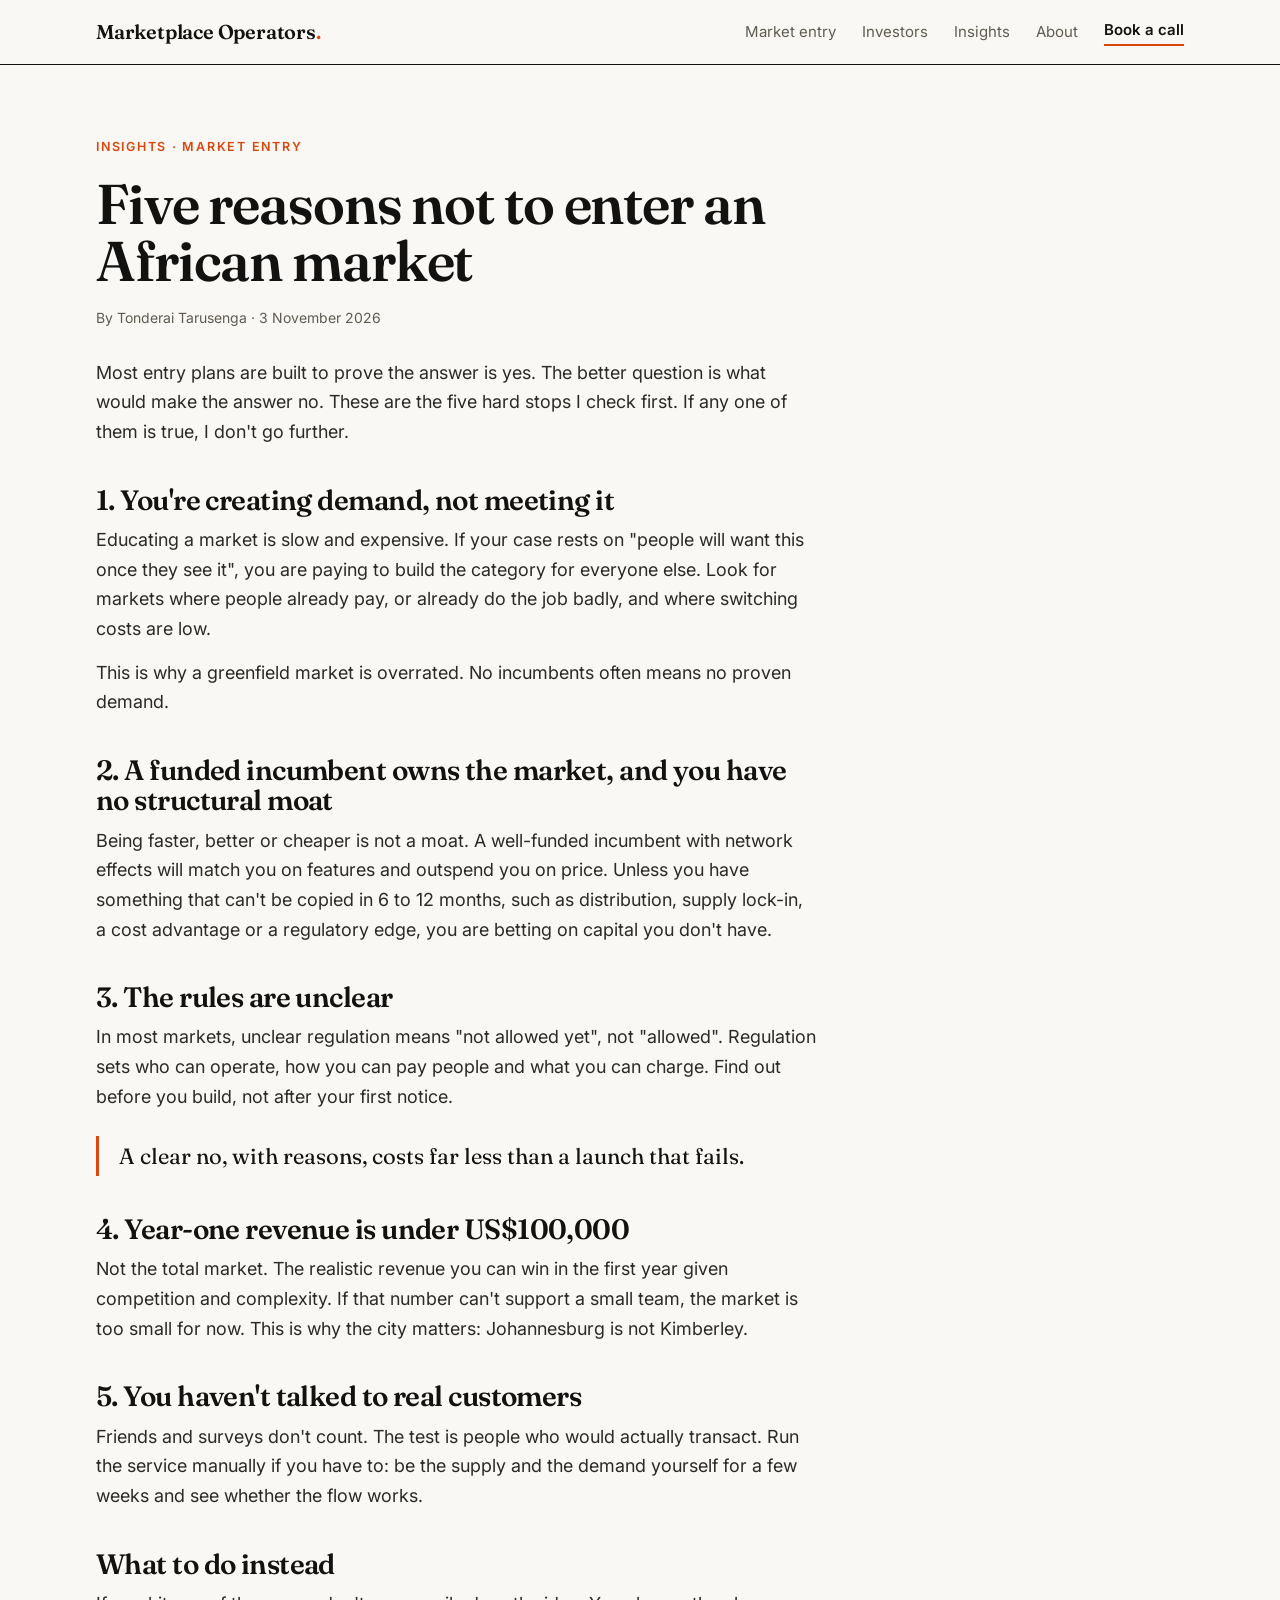
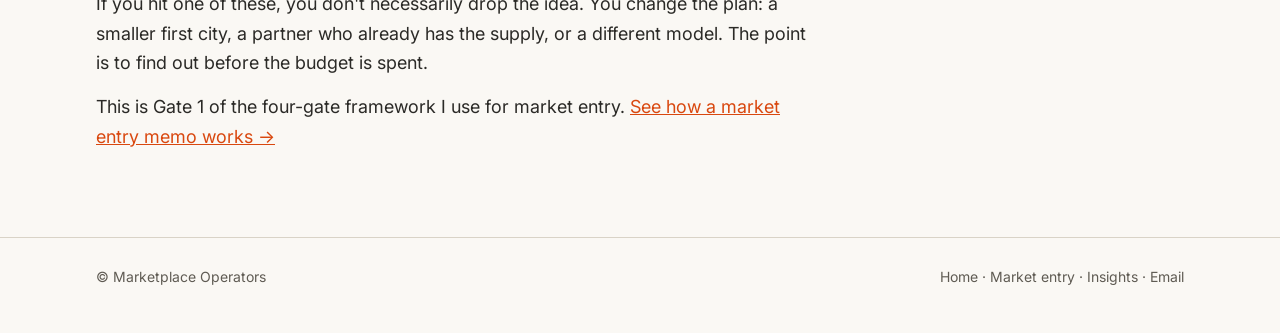
==== website/five-reasons-not-to-enter-an-african-market.html @ fccb60ab "Site: Four Gates framework, hard stops, accurate track record, objections, pricing logic, first arti" ====
<!doctype html>
<html lang="en">
<head>
<meta charset="utf-8">
<meta name="viewport" content="width=device-width, initial-scale=1">
<title>Five Reasons Not to Enter an African Market | Marketplace Operators</title>
<meta name="description" content="Before you expand a marketplace into Africa, check these five hard stops: demand that doesn't exist yet, entrenched incumbents, unclear regulation, a tiny year-one market, and no real customer conversations.">
<link rel="canonical" href="https://marketplaceoperators.co.za/five-reasons-not-to-enter-an-african-market.html">
<link rel="preconnect" href="https://fonts.googleapis.com">
<link rel="preconnect" href="https://fonts.gstatic.com" crossorigin>
<link href="https://fonts.googleapis.com/css2?family=Fraunces:opsz,wght@9..144,400;9..144,600&family=Inter:wght@400;500;600&display=swap" rel="stylesheet">
<link rel="stylesheet" href="styles.css">
<script type="application/ld+json">
{"@context":"https://schema.org","@type":"Article","headline":"Five reasons not to enter an African market","author":{"@type":"Person","name":"Tonderai Tarusenga"},"datePublished":"2026-11-03","publisher":{"@type":"Organization","name":"Marketplace Operators"},"mainEntityOfPage":"https://marketplaceoperators.co.za/five-reasons-not-to-enter-an-african-market.html"}
</script>
</head>
<body>

<header class="top">
  <div class="wrap">
    <a class="brand" href="index.html">Marketplace Operators<i>.</i></a>
    <nav class="menu">
      <a href="market-entry.html">Market entry</a>
      <a href="investors.html">Investors</a>
      <a href="insights.html">Insights</a>
      <a href="index.html#about">About</a>
      <a class="cta" href="index.html#contact">Book a call</a>
    </nav>
  </div>
</header>

<section>
  <div class="wrap">
    <article class="article">
      <span class="eyebrow">Insights · Market entry</span>
      <h1>Five reasons not to enter an African market</h1>
      <div class="meta">By Tonderai Tarusenga · 3 November 2026</div>
      <!-- DRAFT: read through and rewrite in your own voice before publishing -->

      <p>Most entry plans are built to prove the answer is yes. The better question is what would make the answer no. These are the five hard stops I check first. If any one of them is true, I don't go further.</p>

      <h2>1. You're creating demand, not meeting it</h2>
      <p>Educating a market is slow and expensive. If your case rests on "people will want this once they see it", you are paying to build the category for everyone else. Look for markets where people already pay, or already do the job badly, and where switching costs are low.</p>
      <p>This is why a greenfield market is overrated. No incumbents often means no proven demand.</p>

      <h2>2. A funded incumbent owns the market, and you have no structural moat</h2>
      <p>Being faster, better or cheaper is not a moat. A well-funded incumbent with network effects will match you on features and outspend you on price. Unless you have something that can't be copied in 6 to 12 months, such as distribution, supply lock-in, a cost advantage or a regulatory edge, you are betting on capital you don't have.</p>

      <h2>3. The rules are unclear</h2>
      <p>In most markets, unclear regulation means "not allowed yet", not "allowed". Regulation sets who can operate, how you can pay people and what you can charge. Find out before you build, not after your first notice.</p>

      <blockquote>A clear no, with reasons, costs far less than a launch that fails.</blockquote>

      <h2>4. Year-one revenue is under US$100,000</h2>
      <p>Not the total market. The realistic revenue you can win in the first year given competition and complexity. If that number can't support a small team, the market is too small for now. This is why the city matters: Johannesburg is not Kimberley.</p>

      <h2>5. You haven't talked to real customers</h2>
      <p>Friends and surveys don't count. The test is people who would actually transact. Run the service manually if you have to: be the supply and the demand yourself for a few weeks and see whether the flow works.</p>

      <h2>What to do instead</h2>
      <p>If you hit one of these, you don't necessarily drop the idea. You change the plan: a smaller first city, a partner who already has the supply, or a different model. The point is to find out before the budget is spent.</p>
      <p>This is Gate 1 of the four-gate framework I use for market entry. <a href="market-entry.html" style="color:var(--accent)">See how a market entry memo works →</a></p>
    </article>
  </div>
</section>

<footer>
  <div class="wrap">
    <span>© Marketplace Operators</span>
    <span><a href="index.html">Home</a> · <a href="market-entry.html">Market entry</a> · <a href="insights.html">Insights</a> · <a href="mailto:hello@marketplaceoperators.co.za">Email</a></span>
  </div>
</footer>

</body>
</html>
---- website/styles.css ----
/* Marketplace Operators: editorial, data-led. Change --accent to rebrand. */
:root{
  --ink:#121211;
  --paper:#faf8f4;
  --panel:#f1ede5;
  --rule:#d9d3c7;
  --muted:#5f5b53;
  --accent:#d9480f;
  --serif:"Fraunces",Georgia,"Times New Roman",serif;
  --sans:"Inter",system-ui,-apple-system,"Segoe UI",Roboto,sans-serif;
  --max:1120px;
}
*{box-sizing:border-box}
html{scroll-behavior:smooth}
body{margin:0;background:var(--paper);color:var(--ink);font:17px/1.6 var(--sans);-webkit-font-smoothing:antialiased}
a{color:inherit}
.wrap{max-width:var(--max);margin:0 auto;padding:0 16px}

/* Top bar */
.top{border-bottom:1px solid var(--ink)}
.top .wrap{display:flex;align-items:center;justify-content:space-between;gap:16px;height:64px}
.brand{font-family:var(--serif);font-weight:600;font-size:20px;letter-spacing:-.01em;text-decoration:none}
.brand i{font-style:normal;color:var(--accent)}
.menu{display:flex;gap:26px;align-items:center;font-size:15px}
.menu a{text-decoration:none;color:var(--muted)}
.menu a:hover{color:var(--ink)}
.menu a.cta{color:var(--ink);font-weight:600;border-bottom:2px solid var(--accent);padding-bottom:2px}
@media(max-width:700px){.menu a:not(.cta){display:none}}

/* Type */
h1,h2,h3{font-family:var(--serif);font-weight:600;letter-spacing:-.02em;margin:0}
h1{font-size:clamp(38px,6.4vw,76px);line-height:1.02}
h2{font-size:clamp(28px,4vw,44px);line-height:1.08;margin-bottom:18px}
h3{font-size:22px;line-height:1.2;margin-bottom:8px}
em{font-style:italic;color:var(--accent)}
p{margin:0 0 14px}
.eyebrow{font-size:12.5px;font-weight:600;letter-spacing:.14em;text-transform:uppercase;color:var(--accent);margin-bottom:18px;display:block}
.lead{font-size:clamp(18px,2vw,21px);line-height:1.5;color:var(--muted);max-width:56ch;margin-top:22px}
.lead b{color:var(--ink);font-weight:600}
.note{font-size:14px;color:var(--muted)}

/* Buttons */
.btns{display:flex;flex-wrap:wrap;gap:12px;margin-top:30px}
.btn{display:inline-block;background:var(--ink);color:var(--paper);text-decoration:none;font-weight:600;font-size:15.5px;padding:15px 24px;border-radius:2px;border:1px solid var(--ink)}
.btn::after{content:" →";color:var(--accent)}
.btn:hover{background:var(--accent);border-color:var(--accent)}
.btn:hover::after{color:var(--paper)}
.btn.line{background:transparent;color:var(--ink)}
.btn.line:hover{background:var(--ink);color:var(--paper);border-color:var(--ink)}
.btn.line:hover::after{color:var(--accent)}

/* Sections */
section{border-bottom:1px solid var(--rule);padding:72px 0}
section.tint{background:var(--panel)}
section.dark{background:var(--ink);color:var(--paper);border-bottom:0}
section.dark .lead,section.dark .note{color:#b9b4a8}
section.dark .btn{background:var(--paper);color:var(--ink);border-color:var(--paper)}
section.dark .btn:hover{background:var(--accent);border-color:var(--accent);color:var(--paper)}
section.dark .btn.line{background:transparent;color:var(--paper);border-color:#55524b}
section.dark .btn.line:hover{border-color:var(--paper);background:transparent;color:var(--paper)}

/* Hero grid with chart */
.hero{padding:72px 0 64px}
.herogrid{display:grid;gap:40px;align-items:center}
@media(min-width:900px){.herogrid{grid-template-columns:1.25fr 1fr}}
.figure{border:1px solid var(--ink);background:var(--panel);padding:20px}
.figure svg{width:100%;height:auto;display:block}
.figure .cap{font-size:12.5px;color:var(--muted);margin-top:10px;border-top:1px solid var(--rule);padding-top:10px}
.figure .ttl{font-family:var(--serif);font-weight:600;font-size:18px;margin-bottom:12px}

/* Columns separated by rules */
.cols{display:grid;gap:0;border-top:1px solid var(--ink)}
@media(min-width:800px){.cols.c2{grid-template-columns:1fr 1fr}.cols.c3{grid-template-columns:repeat(3,1fr)}}
.col{padding:26px 24px 28px 0;border-bottom:1px solid var(--rule)}
@media(min-width:800px){.col{border-bottom:0;border-right:1px solid var(--rule);padding:28px 26px 30px}.col:first-child{padding-left:0}.col:last-child{border-right:0}}
.col .n{font-family:var(--serif);color:var(--accent);font-weight:600;font-size:15px;display:block;margin-bottom:10px}
.col p{color:var(--muted)}
.dark .col p{color:#b9b4a8}
.dark .cols{border-color:#55524b}
.dark .col{border-color:#2d2c29}

/* Offer boxes */
.offers{display:grid;gap:18px;margin-top:26px}
@media(min-width:800px){.offers{grid-template-columns:1fr 1fr}}
.offer{display:flex;flex-direction:column;border:1px solid var(--ink);background:var(--paper);padding:30px;text-decoration:none;transition:background .15s}
.offer:hover{background:var(--panel)}
.offer .for{font-size:12.5px;font-weight:600;letter-spacing:.12em;text-transform:uppercase;color:var(--accent);margin-bottom:12px}
.offer h3{font-size:30px;margin-bottom:12px}
.offer p{color:var(--muted)}
.offer ul{list-style:none;padding:0;margin:8px 0 22px;border-top:1px solid var(--rule)}
.offer li{padding:9px 0;border-bottom:1px solid var(--rule);font-size:15.5px}
.offer .go{margin-top:auto;font-weight:600}
.offer .go::after{content:" →";color:var(--accent)}

/* Comparison table */
.tbl{width:100%;border-collapse:collapse;margin-top:24px;font-size:16px}
.tbl th,.tbl td{text-align:left;vertical-align:top;padding:16px 14px 16px 0;border-bottom:1px solid var(--rule)}
.tbl th{font-size:12.5px;letter-spacing:.12em;text-transform:uppercase;color:var(--muted);font-weight:600;border-bottom:1px solid var(--ink)}
.tbl td:first-child{color:var(--muted)}
.tbl td:last-child{font-weight:500}
@media(max-width:640px){.tbl th:first-child,.tbl td:first-child{width:46%}}

/* Stats */
.stats{display:grid;gap:0;border-top:1px solid #55524b}
@media(min-width:800px){.stats{grid-template-columns:repeat(3,1fr)}}
.stat{padding:28px 24px 30px 0;border-bottom:1px solid #2d2c29}
@media(min-width:800px){.stat{border-bottom:0;border-right:1px solid #2d2c29;padding:30px 26px}.stat:first-child{padding-left:0}.stat:last-child{border-right:0}}
.stat .big{font-family:var(--serif);font-weight:600;font-size:clamp(30px,4vw,44px);line-height:1.05;letter-spacing:-.02em}
.stat .big i{font-style:normal;color:var(--accent)}
.stat p{color:#b9b4a8;margin:12px 0 0;font-size:15.5px}

/* Check list */
.list{list-style:none;padding:0;margin:24px 0 0;border-top:1px solid var(--ink)}
.list li{display:grid;grid-template-columns:34px 1fr;gap:10px;padding:18px 0;border-bottom:1px solid var(--rule)}
.list li::before{content:"✓";color:var(--accent);font-weight:700}
.list b{display:block;font-size:17px}
.list span{color:var(--muted);font-size:15.5px}

/* About */
.about{display:grid;gap:36px;align-items:start}
@media(min-width:860px){.about{grid-template-columns:1.3fr 1fr}}
.about .quote{font-family:var(--serif);font-size:clamp(22px,2.6vw,30px);line-height:1.25;font-weight:400;letter-spacing:-.01em}
.about .quote span{color:var(--muted)}
.photo{aspect-ratio:4/5;background:var(--panel);border:1px solid var(--ink);display:grid;place-items:center;color:var(--muted);font-size:13px;letter-spacing:.1em;text-transform:uppercase}

/* FAQ */
.faq{border-top:1px solid var(--ink);margin-top:24px}
.faq details{border-bottom:1px solid var(--rule)}
.faq summary{list-style:none;cursor:pointer;display:flex;justify-content:space-between;gap:16px;padding:20px 0;font-family:var(--serif);font-weight:600;font-size:20px}
.faq summary::-webkit-details-marker{display:none}
.faq summary::after{content:"+";color:var(--accent);font-family:var(--sans);font-weight:400;font-size:24px;line-height:1}
.faq details[open] summary::after{content:"−"}
.faq details p{color:var(--muted);padding:0 0 20px;margin:0;max-width:64ch}

/* Footer */
footer{padding:28px 0 44px;font-size:14px;color:var(--muted)}
footer .wrap{display:flex;flex-wrap:wrap;justify-content:space-between;gap:12px}
footer a{text-decoration:none}
footer a:hover{color:var(--ink)}

/* --- Additions: gates, objections, articles --- */
.gates{display:grid;gap:0;border-top:1px solid var(--ink);margin-top:24px}
.gate{display:grid;gap:12px;padding:26px 0;border-bottom:1px solid var(--rule)}
@media(min-width:800px){.gate{grid-template-columns:90px 1fr 1.4fr;gap:28px;align-items:start}}
.gate .gn{font-family:var(--serif);font-weight:600;color:var(--accent);font-size:15px;letter-spacing:.04em}
.gate h3{margin:0;font-size:24px}
.gate ul{margin:0;padding-left:18px;color:var(--muted)}
.gate li{margin-bottom:6px}
.stops{margin:22px 0 0;padding:0;list-style:none;border-top:1px solid #55524b}
.stops li{padding:14px 0;border-bottom:1px solid #2d2c29;display:grid;grid-template-columns:30px 1fr;gap:8px}
.stops li::before{content:"✕";color:var(--accent);font-weight:700}
.stats.s4{grid-template-columns:1fr}
@media(min-width:800px){.stats.s4{grid-template-columns:1fr 1fr}.stats.s4 .stat{border-right:0;padding-left:0;border-bottom:1px solid #2d2c29}.stats.s4 .stat:nth-child(odd){border-right:1px solid #2d2c29;padding-right:26px}.stats.s4 .stat:nth-child(even){padding-left:26px}}
.price{display:grid;gap:14px;margin-top:22px}
@media(min-width:800px){.price{grid-template-columns:repeat(3,1fr)}}
.price .tier{border:1px solid var(--ink);padding:24px;background:var(--paper)}
.price .tier .for{font-size:12.5px;font-weight:600;letter-spacing:.12em;text-transform:uppercase;color:var(--accent)}
.price .tier h3{margin:8px 0 8px}
.price .tier p{color:var(--muted);margin:0 0 10px}
.price .tier .amt{font-family:var(--serif);font-weight:600;font-size:22px;margin-top:6px}
.article{max-width:720px}
.article h1{font-size:clamp(34px,5vw,56px)}
.article h2{font-size:28px;margin:38px 0 10px}
.article p{color:#2b2a27;font-size:18px;line-height:1.65}
.article .meta{color:var(--muted);font-size:14px;margin:18px 0 28px}
.article blockquote{margin:24px 0;padding:6px 0 6px 20px;border-left:3px solid var(--accent);font-family:var(--serif);font-size:22px;line-height:1.3}
.postlist{border-top:1px solid var(--ink);margin-top:24px}
.post{display:block;text-decoration:none;padding:24px 0;border-bottom:1px solid var(--rule)}
.post h3{font-size:26px;margin-bottom:6px}
.post p{color:var(--muted);margin:0}
.post:hover h3{color:var(--accent)}
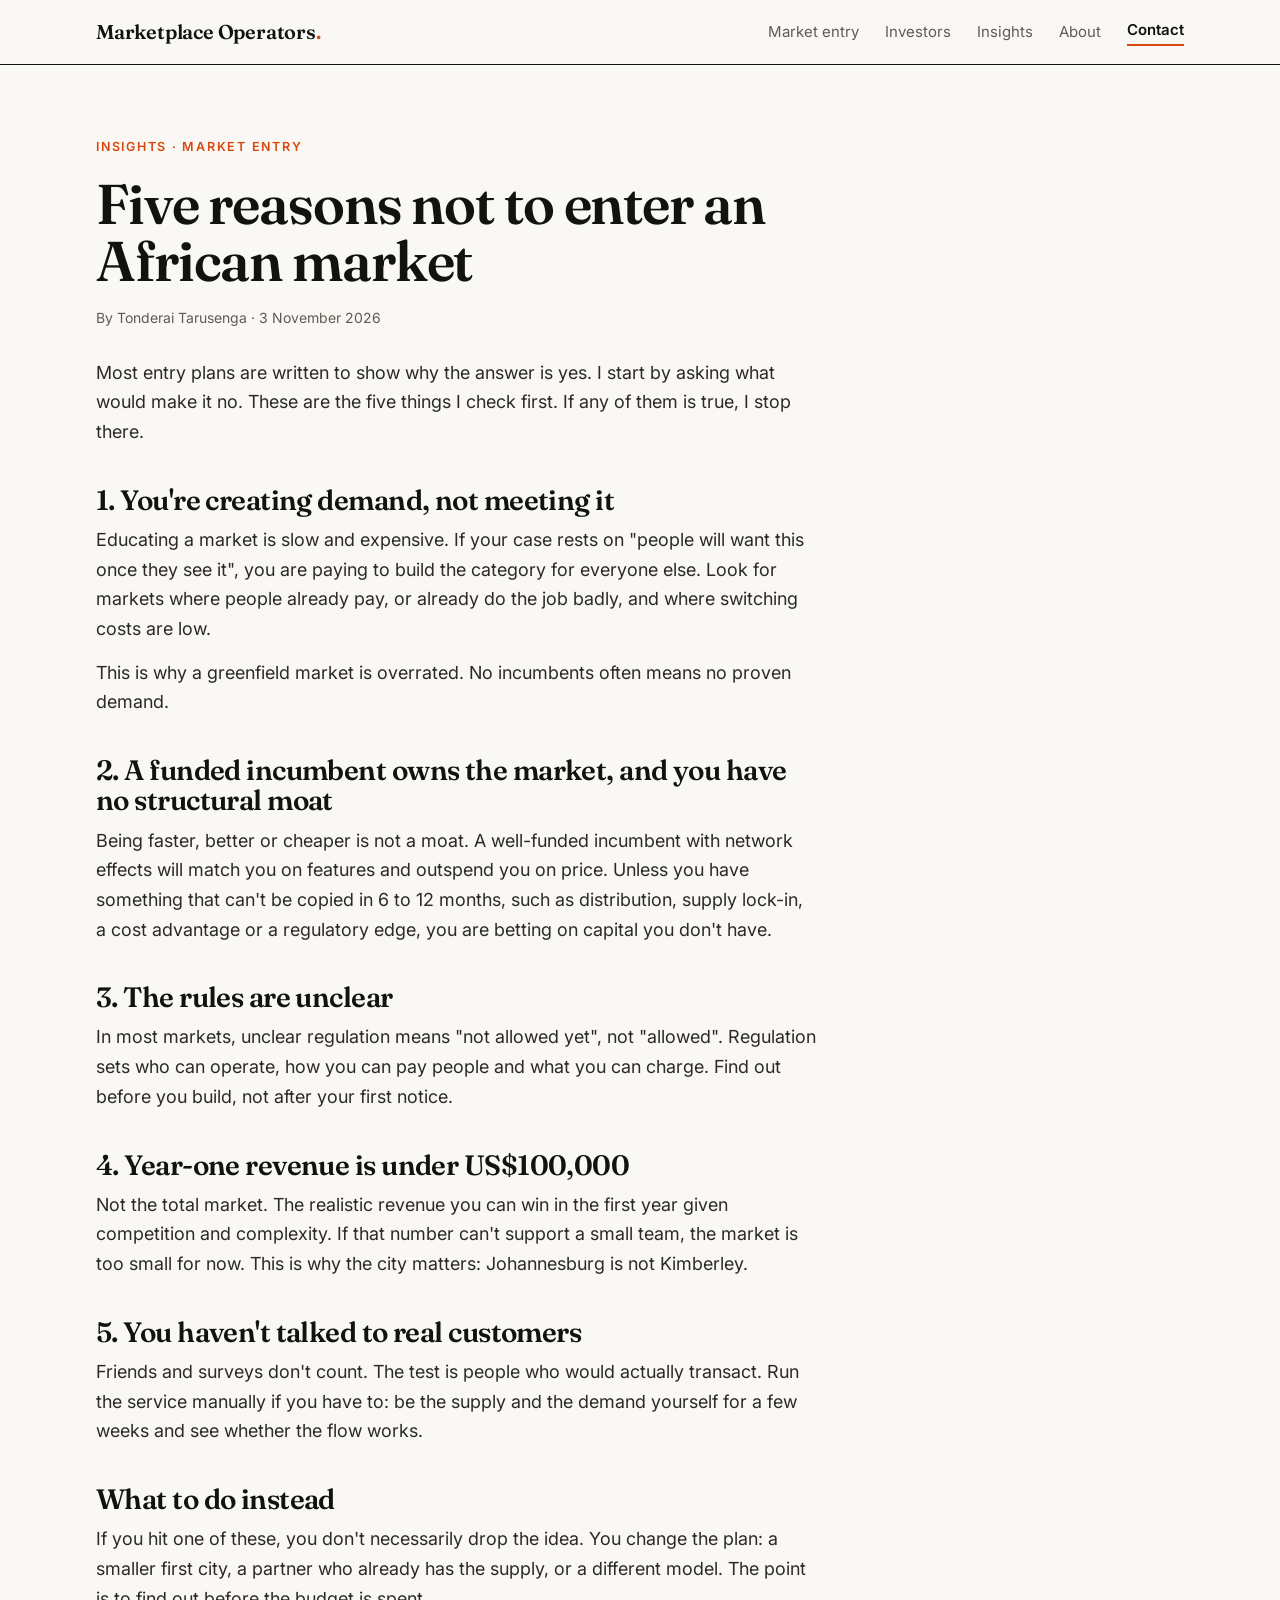
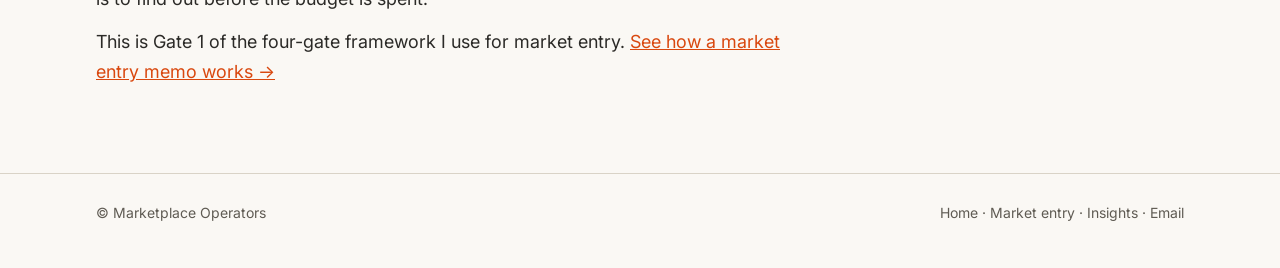
==== commit 122ad133: "Rewrite site copy in plain first-person voice Co-Authored-By: Claude Opus 5.5 <noreply@anthropic.com" ====
--- a/website/five-reasons-not-to-enter-an-african-market.html
+++ b/website/five-reasons-not-to-enter-an-african-market.html
@@ -24,7 +24,7 @@
       <a href="investors.html">Investors</a>
       <a href="insights.html">Insights</a>
       <a href="index.html#about">About</a>
-      <a class="cta" href="index.html#contact">Book a call</a>
+      <a class="cta" href="index.html#contact">Contact</a>
     </nav>
   </div>
 </header>
@@ -37,7 +37,7 @@
       <div class="meta">By Tonderai Tarusenga · 3 November 2026</div>
       <!-- DRAFT: read through and rewrite in your own voice before publishing -->
 
-      <p>Most entry plans are built to prove the answer is yes. The better question is what would make the answer no. These are the five hard stops I check first. If any one of them is true, I don't go further.</p>
+      <p>Most entry plans are written to show why the answer is yes. I start by asking what would make it no. These are the five things I check first. If any of them is true, I stop there.</p>
 
       <h2>1. You're creating demand, not meeting it</h2>
       <p>Educating a market is slow and expensive. If your case rests on "people will want this once they see it", you are paying to build the category for everyone else. Look for markets where people already pay, or already do the job badly, and where switching costs are low.</p>
@@ -49,8 +49,7 @@
       <h2>3. The rules are unclear</h2>
       <p>In most markets, unclear regulation means "not allowed yet", not "allowed". Regulation sets who can operate, how you can pay people and what you can charge. Find out before you build, not after your first notice.</p>
 
-      <blockquote>A clear no, with reasons, costs far less than a launch that fails.</blockquote>
-
+      
       <h2>4. Year-one revenue is under US$100,000</h2>
       <p>Not the total market. The realistic revenue you can win in the first year given competition and complexity. If that number can't support a small team, the market is too small for now. This is why the city matters: Johannesburg is not Kimberley.</p>
 
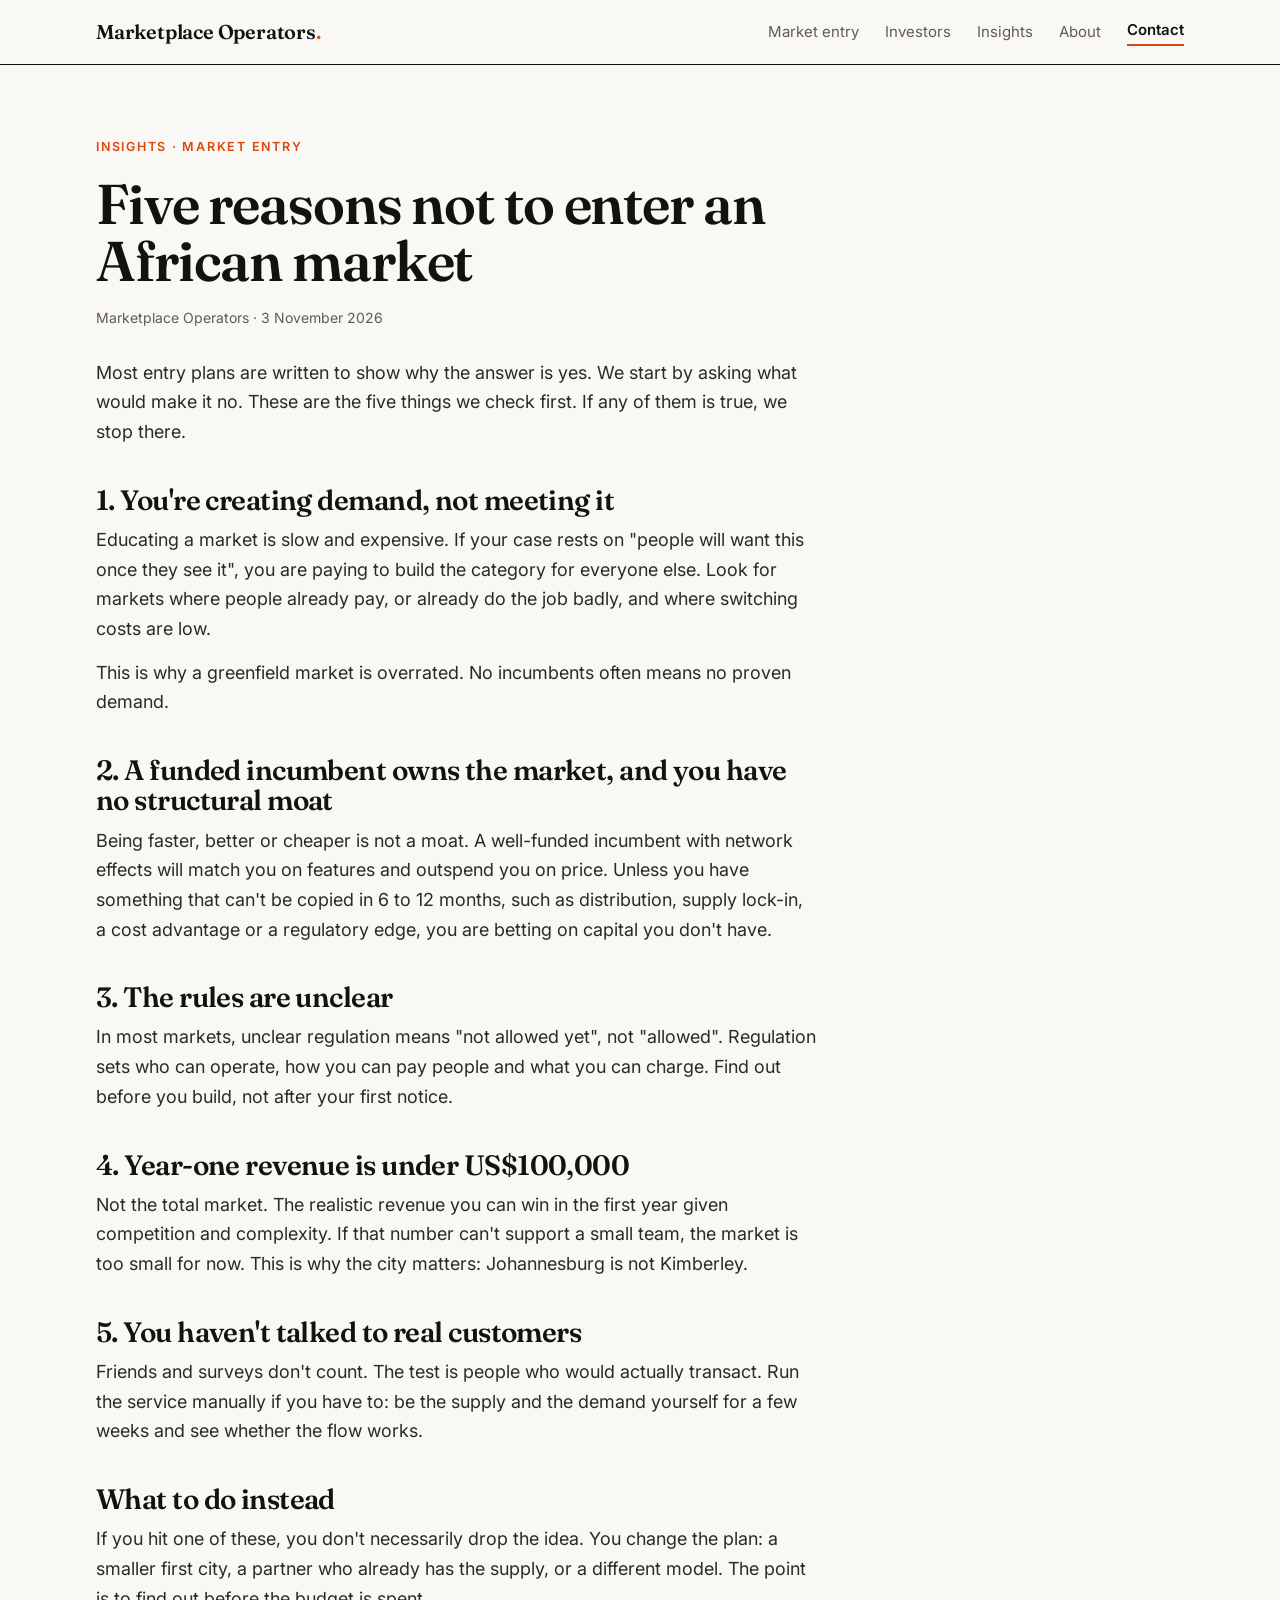
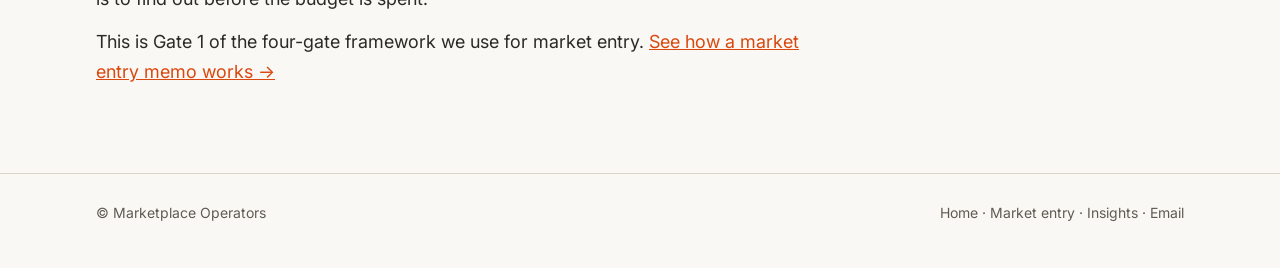
==== commit c41e97b1: "Switch site voice to 'we' and remove personal details Co-Authored-By: Claude Opus 5.5 <noreply@anthr" ====
--- a/website/five-reasons-not-to-enter-an-african-market.html
+++ b/website/five-reasons-not-to-enter-an-african-market.html
@@ -11,7 +11,7 @@
 <link href="https://fonts.googleapis.com/css2?family=Fraunces:opsz,wght@9..144,400;9..144,600&family=Inter:wght@400;500;600&display=swap" rel="stylesheet">
 <link rel="stylesheet" href="styles.css">
 <script type="application/ld+json">
-{"@context":"https://schema.org","@type":"Article","headline":"Five reasons not to enter an African market","author":{"@type":"Person","name":"Tonderai Tarusenga"},"datePublished":"2026-11-03","publisher":{"@type":"Organization","name":"Marketplace Operators"},"mainEntityOfPage":"https://marketplaceoperators.co.za/five-reasons-not-to-enter-an-african-market.html"}
+{"@context":"https://schema.org","@type":"Article","headline":"Five reasons not to enter an African market","author":{"@type":"Organization","name":"Marketplace Operators"},"datePublished":"2026-11-03","publisher":{"@type":"Organization","name":"Marketplace Operators"},"mainEntityOfPage":"https://marketplaceoperators.co.za/five-reasons-not-to-enter-an-african-market.html"}
 </script>
 </head>
 <body>
@@ -34,10 +34,10 @@
     <article class="article">
       <span class="eyebrow">Insights · Market entry</span>
       <h1>Five reasons not to enter an African market</h1>
-      <div class="meta">By Tonderai Tarusenga · 3 November 2026</div>
+      <div class="meta">Marketplace Operators · 3 November 2026</div>
       <!-- DRAFT: read through and rewrite in your own voice before publishing -->
 
-      <p>Most entry plans are written to show why the answer is yes. I start by asking what would make it no. These are the five things I check first. If any of them is true, I stop there.</p>
+      <p>Most entry plans are written to show why the answer is yes. We start by asking what would make it no. These are the five things we check first. If any of them is true, we stop there.</p>
 
       <h2>1. You're creating demand, not meeting it</h2>
       <p>Educating a market is slow and expensive. If your case rests on "people will want this once they see it", you are paying to build the category for everyone else. Look for markets where people already pay, or already do the job badly, and where switching costs are low.</p>
@@ -58,7 +58,7 @@
 
       <h2>What to do instead</h2>
       <p>If you hit one of these, you don't necessarily drop the idea. You change the plan: a smaller first city, a partner who already has the supply, or a different model. The point is to find out before the budget is spent.</p>
-      <p>This is Gate 1 of the four-gate framework I use for market entry. <a href="market-entry.html" style="color:var(--accent)">See how a market entry memo works →</a></p>
+      <p>This is Gate 1 of the four-gate framework we use for market entry. <a href="market-entry.html" style="color:var(--accent)">See how a market entry memo works →</a></p>
     </article>
   </div>
 </section>
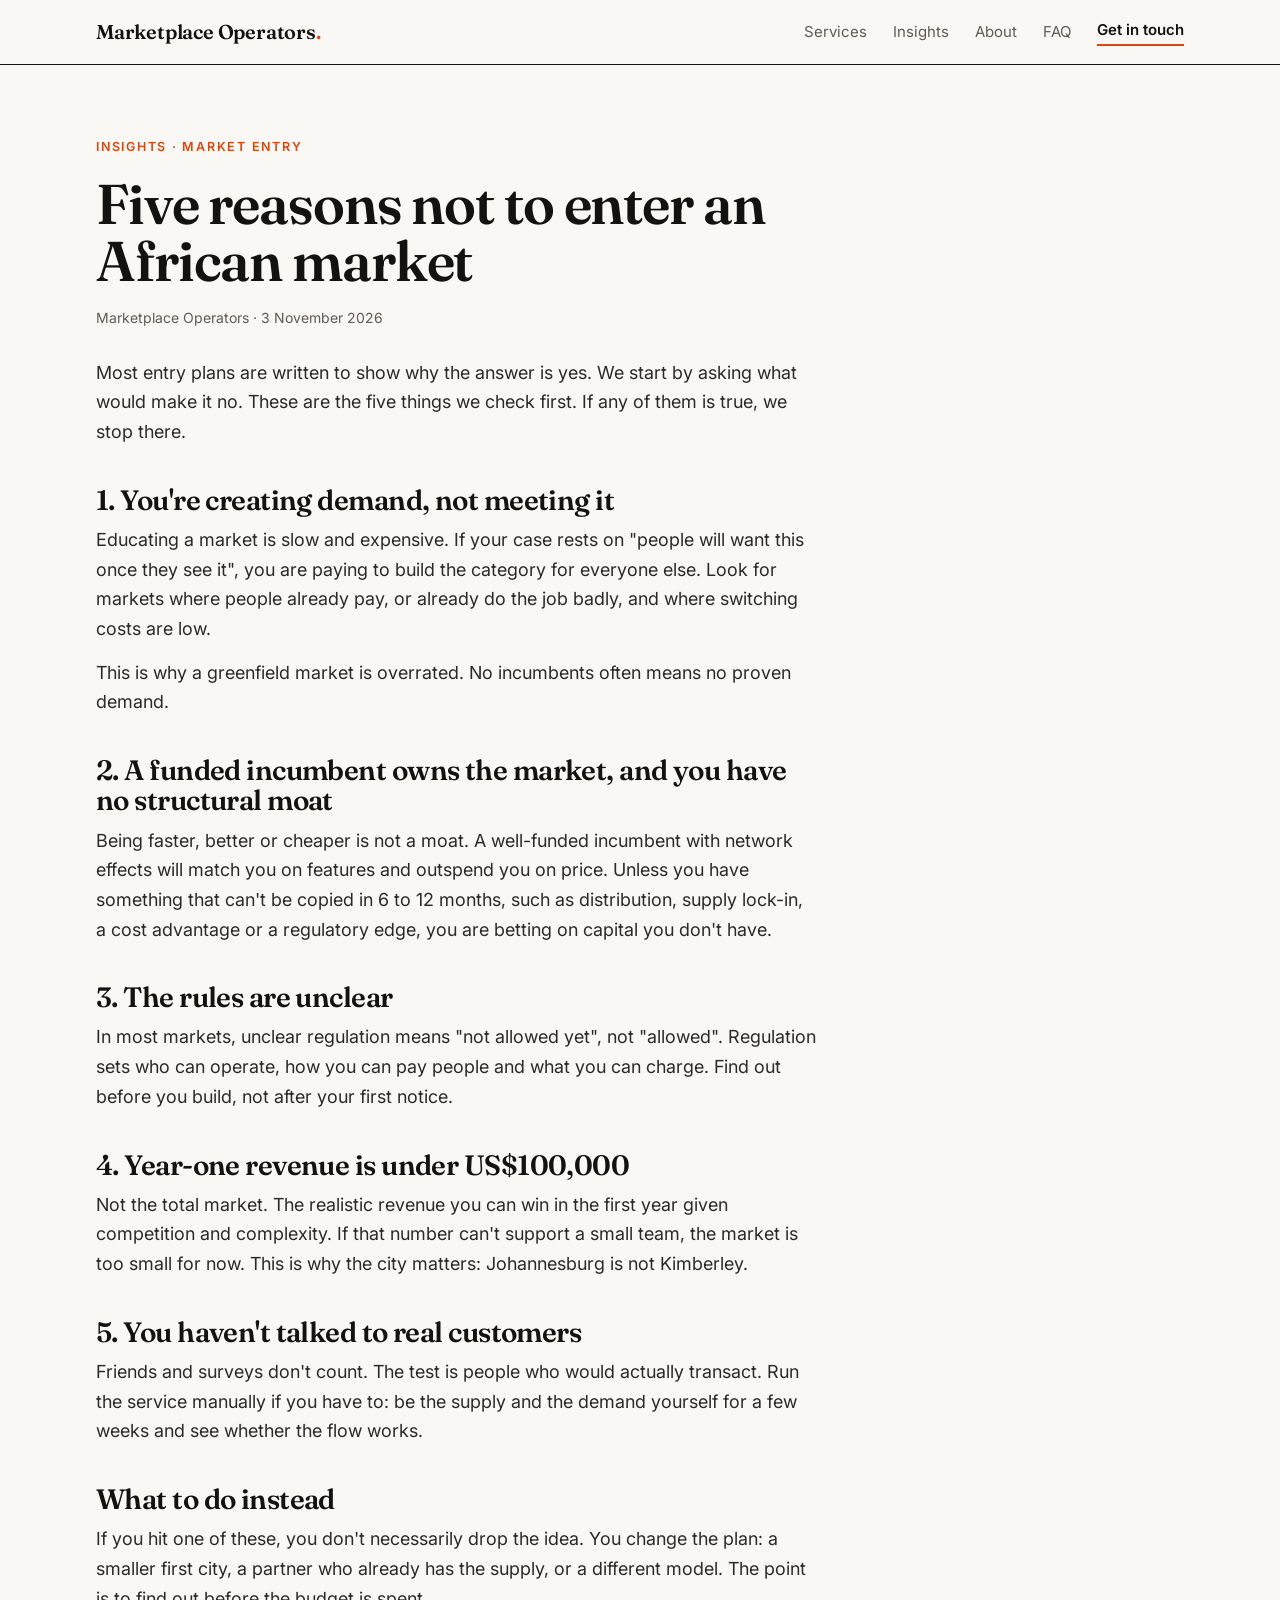
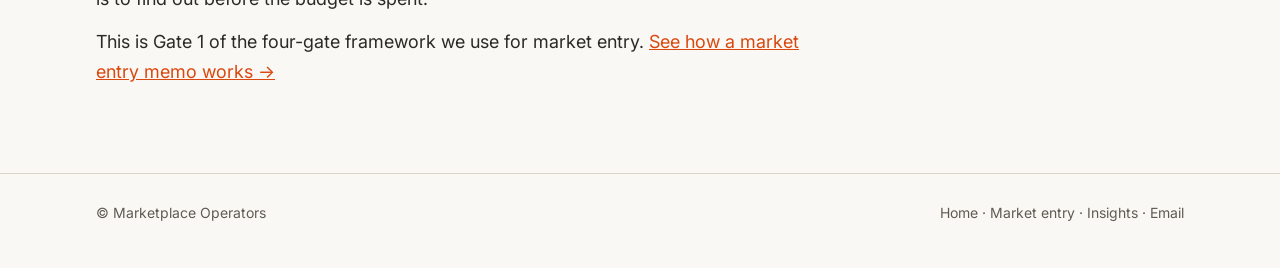
==== commit c36c46c6: "Tighten home page: named services with tags, numbers strip, compact method, concrete FAQ Co-Authored" ====
--- a/website/five-reasons-not-to-enter-an-african-market.html
+++ b/website/five-reasons-not-to-enter-an-african-market.html
@@ -20,11 +20,11 @@
   <div class="wrap">
     <a class="brand" href="index.html">Marketplace Operators<i>.</i></a>
     <nav class="menu">
-      <a href="market-entry.html">Market entry</a>
-      <a href="investors.html">Investors</a>
+      <a href="index.html#services">Services</a>
       <a href="insights.html">Insights</a>
       <a href="index.html#about">About</a>
-      <a class="cta" href="index.html#contact">Contact</a>
+      <a href="index.html#faq">FAQ</a>
+      <a class="cta" href="index.html#contact">Get in touch</a>
     </nav>
   </div>
 </header>
--- a/website/styles.css
+++ b/website/styles.css
@@ -169,3 +169,37 @@
 .post h3{font-size:26px;margin-bottom:6px}
 .post p{color:var(--muted);margin:0}
 .post:hover h3{color:var(--accent)}
+
+/* --- Punchier home: services, tags, numbers --- */
+.belief{font-family:var(--serif);font-size:clamp(24px,3.2vw,36px);line-height:1.25;font-weight:400;letter-spacing:-.01em;max-width:30ch}
+.belief b{font-weight:600}
+.svc{display:grid;gap:0;border-top:1px solid var(--ink);margin-top:28px}
+.svc a{display:grid;gap:10px;padding:30px 0;border-bottom:1px solid var(--rule);text-decoration:none}
+@media(min-width:860px){.svc a{grid-template-columns:80px 1.1fr 1.3fr;gap:28px;align-items:start}}
+.svc .n{font-family:var(--serif);color:var(--accent);font-weight:600;font-size:15px}
+.svc h3{font-size:clamp(26px,3vw,34px);margin:0}
+.svc .meta{font-size:13px;color:var(--muted);letter-spacing:.06em;text-transform:uppercase;margin-top:8px;display:block}
+.svc p{color:var(--muted);margin:0 0 14px}
+.svc a:hover h3{color:var(--accent)}
+.tags{display:flex;flex-wrap:wrap;gap:8px}
+.tags span{border:1px solid var(--ink);padding:6px 12px;font-size:14px;font-weight:500}
+.nums{display:grid;gap:0;border-top:1px solid #55524b;margin-top:10px}
+@media(min-width:760px){.nums{grid-template-columns:repeat(3,1fr)}}
+.nums div{padding:26px 0;border-bottom:1px solid #2d2c29}
+@media(min-width:760px){.nums div{border-bottom:0;border-right:1px solid #2d2c29;padding:30px 26px}.nums div:first-child{padding-left:0}.nums div:last-child{border-right:0}}
+.nums b{display:block;font-family:var(--serif);font-weight:600;font-size:clamp(48px,6vw,72px);line-height:1;letter-spacing:-.03em}
+.nums b i{font-style:normal;color:var(--accent)}
+.nums span{display:block;margin-top:10px;font-size:13px;letter-spacing:.12em;text-transform:uppercase;color:#b9b4a8}
+.gates4{display:grid;gap:0;border-top:1px solid var(--ink);margin-top:24px}
+@media(min-width:800px){.gates4{grid-template-columns:repeat(4,1fr)}}
+.gates4 div{padding:22px 20px 24px 0;border-bottom:1px solid var(--rule)}
+@media(min-width:800px){.gates4 div{border-bottom:0;border-right:1px solid var(--rule);padding:24px 20px}.gates4 div:first-child{padding-left:0}.gates4 div:last-child{border-right:0}}
+.gates4 .gn{font-family:var(--serif);color:var(--accent);font-weight:600;font-size:14px}
+.gates4 h3{font-size:22px;margin:8px 0 6px}
+.gates4 p{color:var(--muted);font-size:15px;margin:0}
+.lead-person{display:grid;gap:28px;align-items:center}
+@media(min-width:760px){.lead-person{grid-template-columns:220px 1fr}}
+.lead-person .photo{aspect-ratio:1/1}
+.lead-person h3{font-size:30px;margin:0}
+.lead-person .role{color:var(--accent);font-weight:600;font-size:14px;letter-spacing:.1em;text-transform:uppercase;margin:8px 0 14px;display:block}
+.lead-person p{color:var(--muted);max-width:52ch}
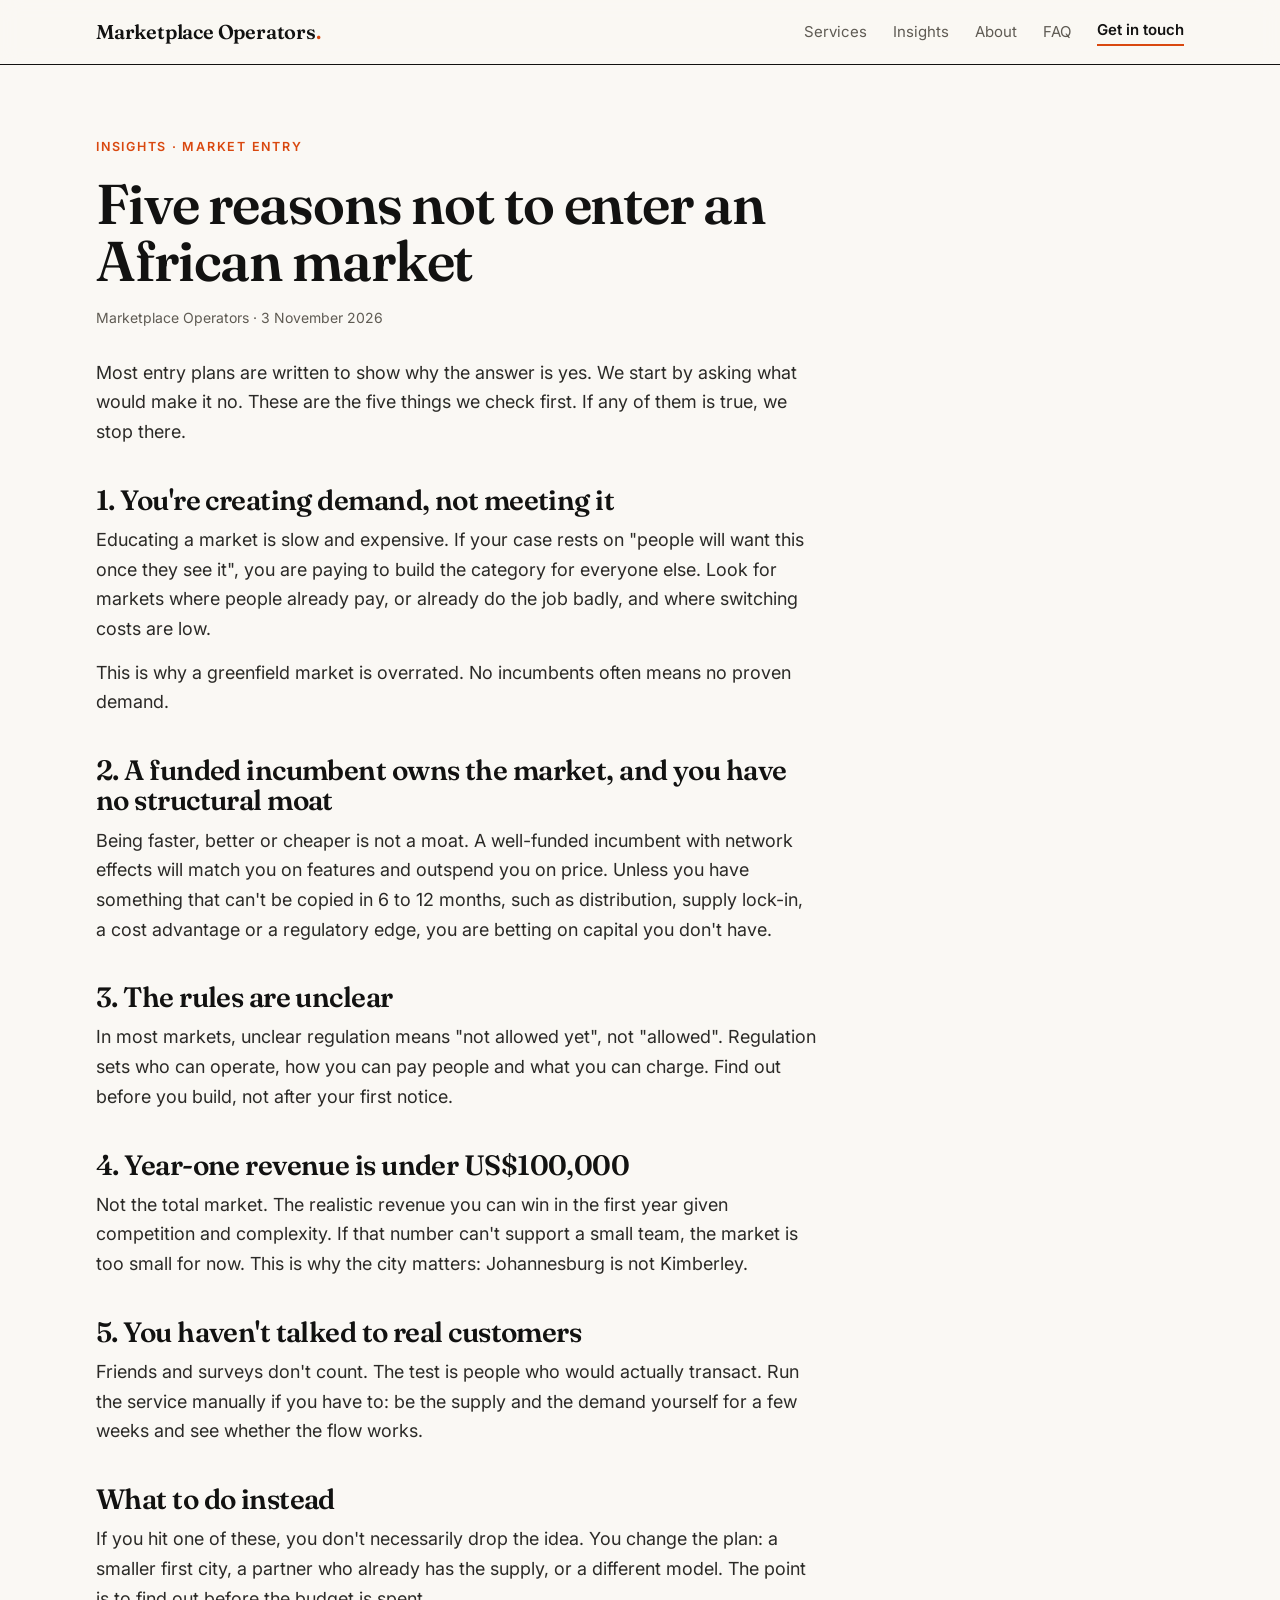
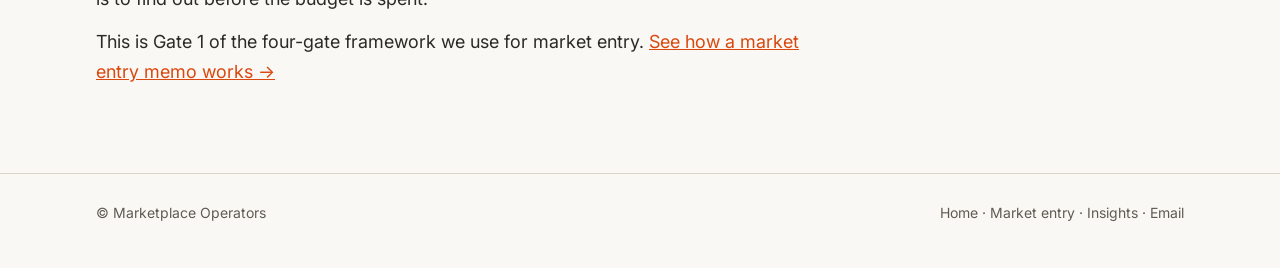
==== commit c64986b4: "Premium pass: dark animated hero, ticker, accordion services, count-up stats, timeline, contact form" ====
--- a/website/five-reasons-not-to-enter-an-african-market.html
+++ b/website/five-reasons-not-to-enter-an-african-market.html
@@ -10,6 +10,7 @@
 <link rel="preconnect" href="https://fonts.gstatic.com" crossorigin>
 <link href="https://fonts.googleapis.com/css2?family=Fraunces:opsz,wght@9..144,400;9..144,600&family=Inter:wght@400;500;600&display=swap" rel="stylesheet">
 <link rel="stylesheet" href="styles.css">
+<script>document.documentElement.classList.add("js")</script>
 <script type="application/ld+json">
 {"@context":"https://schema.org","@type":"Article","headline":"Five reasons not to enter an African market","author":{"@type":"Organization","name":"Marketplace Operators"},"datePublished":"2026-11-03","publisher":{"@type":"Organization","name":"Marketplace Operators"},"mainEntityOfPage":"https://marketplaceoperators.co.za/five-reasons-not-to-enter-an-african-market.html"}
 </script>
@@ -70,5 +71,6 @@
   </div>
 </footer>
 
+<script src="site.js" defer></script>
 </body>
 </html>
--- a/website/styles.css
+++ b/website/styles.css
@@ -189,7 +189,8 @@
 @media(min-width:760px){.nums div{border-bottom:0;border-right:1px solid #2d2c29;padding:30px 26px}.nums div:first-child{padding-left:0}.nums div:last-child{border-right:0}}
 .nums b{display:block;font-family:var(--serif);font-weight:600;font-size:clamp(48px,6vw,72px);line-height:1;letter-spacing:-.03em}
 .nums b i{font-style:normal;color:var(--accent)}
-.nums span{display:block;margin-top:10px;font-size:13px;letter-spacing:.12em;text-transform:uppercase;color:#b9b4a8}
+.nums > div > span{display:block;margin-top:10px;font-size:13px;letter-spacing:.12em;text-transform:uppercase;color:#b9b4a8}
+.nums .cnt{display:inline;margin:0;font:inherit;letter-spacing:inherit;text-transform:none;color:inherit}
 .gates4{display:grid;gap:0;border-top:1px solid var(--ink);margin-top:24px}
 @media(min-width:800px){.gates4{grid-template-columns:repeat(4,1fr)}}
 .gates4 div{padding:22px 20px 24px 0;border-bottom:1px solid var(--rule)}
@@ -203,3 +204,84 @@
 .lead-person h3{font-size:30px;margin:0}
 .lead-person .role{color:var(--accent);font-weight:600;font-size:14px;letter-spacing:.1em;text-transform:uppercase;margin:8px 0 14px;display:block}
 .lead-person p{color:var(--muted);max-width:52ch}
+
+/* --- Motion and polish --- */
+.top{position:sticky;top:0;z-index:20;background:rgba(250,248,244,.92);backdrop-filter:saturate(1.2) blur(10px);-webkit-backdrop-filter:saturate(1.2) blur(10px);transition:box-shadow .25s}
+.top.scrolled{box-shadow:0 6px 24px rgba(18,18,17,.08)}
+html.js .rv{opacity:0;transform:translateY(22px);transition:opacity .8s cubic-bezier(.2,.7,.2,1),transform .8s cubic-bezier(.2,.7,.2,1)}
+html.js .rv.in{opacity:1;transform:none}
+@media (prefers-reduced-motion: reduce){html.js .rv{opacity:1;transform:none;transition:none}.ticker .track{animation:none}.draw{animation:none!important;stroke-dashoffset:0!important}}
+
+/* Dark hero */
+.hero-dark{position:relative;overflow:hidden;background:var(--ink);color:var(--paper);border-bottom:0;padding:84px 0 72px;
+  background-image:linear-gradient(rgba(244,241,236,.045) 1px,transparent 1px),linear-gradient(90deg,rgba(244,241,236,.045) 1px,transparent 1px),radial-gradient(ellipse 60% 60% at 85% 20%,rgba(217,72,15,.22),transparent 70%);
+  background-size:64px 64px,64px 64px,100% 100%}
+.hero-dark .herogrid{align-items:center}
+.hero-dark h1{font-size:clamp(42px,6.6vw,92px);line-height:1.0;letter-spacing:-.035em}
+.hero-dark .eyebrow{color:#ff8a57}
+.hero-dark .lead{color:#b9b4a8;font-size:clamp(19px,2.2vw,24px)}
+.hero-dark .btn{background:var(--paper);color:var(--ink);border-color:var(--paper)}
+.hero-dark .btn:hover{background:var(--accent);border-color:var(--accent);color:var(--paper)}
+.hero-dark .btn.line{background:transparent;color:var(--paper);border-color:#6a675f}
+.hero-dark .btn.line:hover{border-color:var(--paper)}
+.chart{width:100%}
+.chart svg{width:100%;height:auto;display:block}
+.chart .cap{font-size:12.5px;color:#8f8b82;margin-top:8px}
+.draw{stroke-dasharray:1;stroke-dashoffset:1;animation:draw 2.2s .5s cubic-bezier(.4,0,.2,1) forwards}
+.draw.d2{animation-delay:2.4s;animation-duration:1.8s}
+@keyframes draw{to{stroke-dashoffset:0}}
+.fadein{opacity:0;animation:fadein .8s 2.2s forwards}
+.fadein.late{animation-delay:3.8s}
+@keyframes fadein{to{opacity:1}}
+
+/* Ticker */
+.ticker{background:var(--ink);border-top:1px solid #2a2a27;border-bottom:1px solid #2a2a27;padding:16px 0;overflow:hidden;color:#b9b4a8}
+.ticker .track{display:flex;width:max-content;animation:tick 38s linear infinite}
+.ticker span{font-size:13px;letter-spacing:.16em;text-transform:uppercase;padding:0 22px;white-space:nowrap}
+.ticker span::after{content:"●";color:var(--accent);margin-left:44px;font-size:8px;vertical-align:middle}
+@keyframes tick{to{transform:translateX(-50%)}}
+
+/* Service accordion */
+.svcs{border-top:1px solid var(--ink);margin-top:28px}
+.svcd{border-bottom:1px solid var(--rule)}
+.svcd summary{display:grid;grid-template-columns:48px 1fr 44px;gap:14px;align-items:center;padding:28px 0;cursor:pointer;list-style:none}
+@media(min-width:760px){.svcd summary{grid-template-columns:80px 1fr 44px;gap:24px}}
+.svcd summary::-webkit-details-marker{display:none}
+.svcd .n{font-family:var(--serif);color:var(--accent);font-weight:600;font-size:15px}
+.svcd h3{font-size:clamp(26px,3.2vw,40px);margin:0;transition:color .2s,transform .3s}
+.svcd .meta{display:block;font-size:12.5px;color:var(--muted);letter-spacing:.08em;text-transform:uppercase;margin-top:8px}
+.svcd .pm{width:44px;height:44px;border-radius:50%;border:1.5px solid var(--ink);display:grid;place-items:center;font-size:22px;line-height:1;transition:background .2s,color .2s,transform .3s}
+.svcd .pm::before{content:"+"}
+.svcd[open] .pm{background:var(--accent);border-color:var(--accent);color:#fff;transform:rotate(180deg)}
+.svcd[open] .pm::before{content:"−"}
+.svcd summary:hover h3{color:var(--accent);transform:translateX(6px)}
+.svcd .body{padding:0 0 34px 62px;display:grid;gap:24px}
+@media(min-width:760px){.svcd .body{padding-left:104px;grid-template-columns:1.1fr 1fr;gap:40px}}
+.svcd .body p{color:var(--muted);margin:0 0 16px;font-size:18px}
+.svcd .body ul{list-style:none;padding:0;margin:0;border-top:1px solid var(--rule)}
+.svcd .body li{padding:11px 0;border-bottom:1px solid var(--rule);font-size:16px}
+.svcd .body li::before{content:"→";color:var(--accent);margin-right:10px}
+.svcd .more{font-weight:600;text-decoration:none;border-bottom:2px solid var(--accent);display:inline-block;margin-top:6px}
+
+/* Timeline */
+.timeline{display:grid;gap:0;margin-top:30px;border-top:2px solid var(--ink)}
+.timeline > div{position:relative;padding:26px 18px 26px 0}
+.timeline > div::before{content:"";position:absolute;top:-9px;left:0;width:16px;height:16px;border-radius:50%;background:var(--accent);box-shadow:0 0 0 4px var(--paper)}
+@media(min-width:860px){.timeline{grid-template-columns:repeat(5,1fr)}}
+@media(max-width:859px){.timeline{border-top:0;border-left:2px solid var(--ink);margin-left:8px}.timeline > div{padding:6px 0 26px 28px}.timeline > div::before{top:6px;left:-9px}}
+.timeline .wk{font-family:var(--serif);color:var(--accent);font-weight:600;font-size:14px;display:block;margin-top:10px;letter-spacing:.06em}
+.timeline h3{font-size:22px;margin:4px 0 6px}
+.timeline p{color:var(--muted);font-size:15px;margin:0}
+
+/* Contact form */
+.contactgrid{display:grid;gap:44px}
+@media(min-width:900px){.contactgrid{grid-template-columns:1fr 1fr}}
+.cform{display:grid;gap:14px}
+.cform label{font-size:12.5px;letter-spacing:.12em;text-transform:uppercase;color:#b9b4a8;display:grid;gap:8px}
+.cform input,.cform textarea{font:inherit;color:var(--paper);background:#1d1d1b;border:1px solid #3a3935;border-radius:2px;padding:14px 14px;width:100%}
+.cform input:focus,.cform textarea:focus{outline:2px solid var(--accent);outline-offset:1px}
+.cform textarea{min-height:130px;resize:vertical}
+.cform button{font:inherit;font-weight:600;cursor:pointer;background:var(--paper);color:var(--ink);border:1px solid var(--paper);padding:16px 24px;border-radius:2px;justify-self:start}
+.cform button::after{content:" →";color:var(--accent)}
+.cform button:hover{background:var(--accent);border-color:var(--accent);color:#fff}
+.cform button:hover::after{color:#fff}
